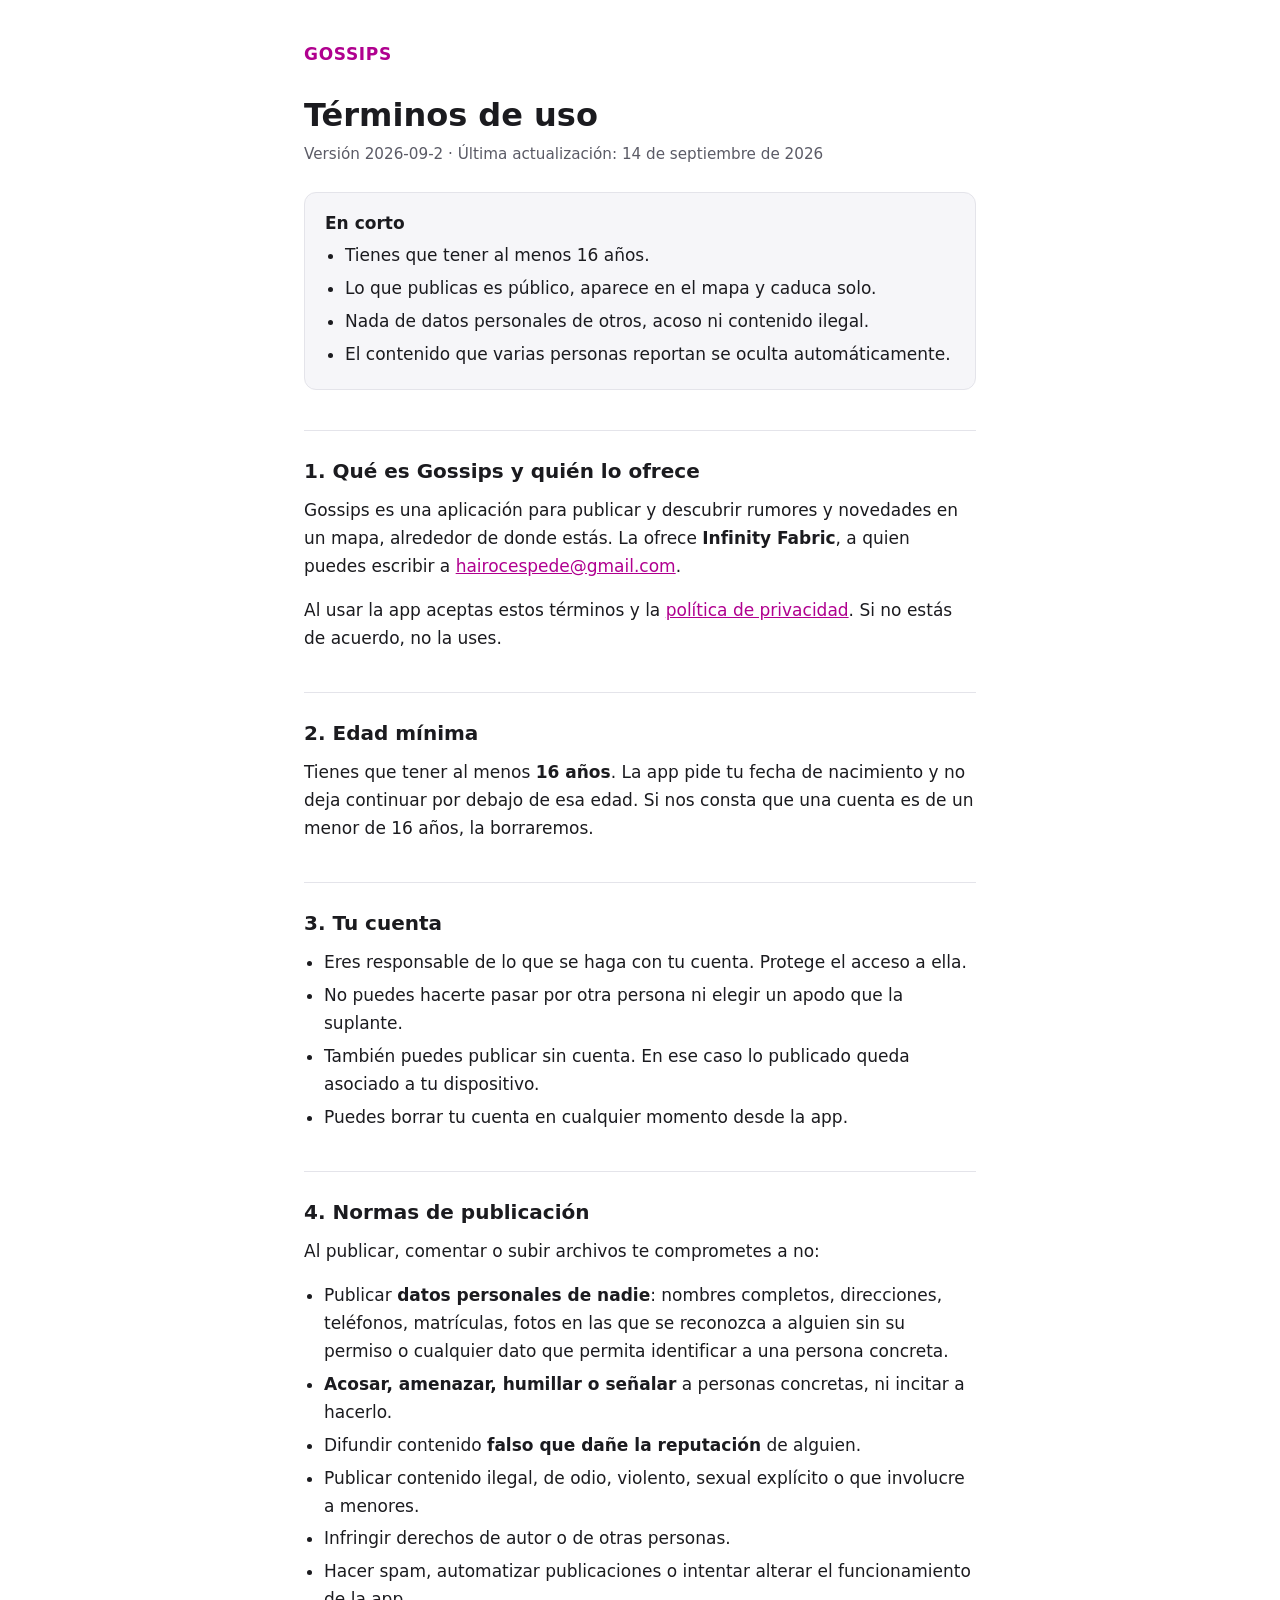
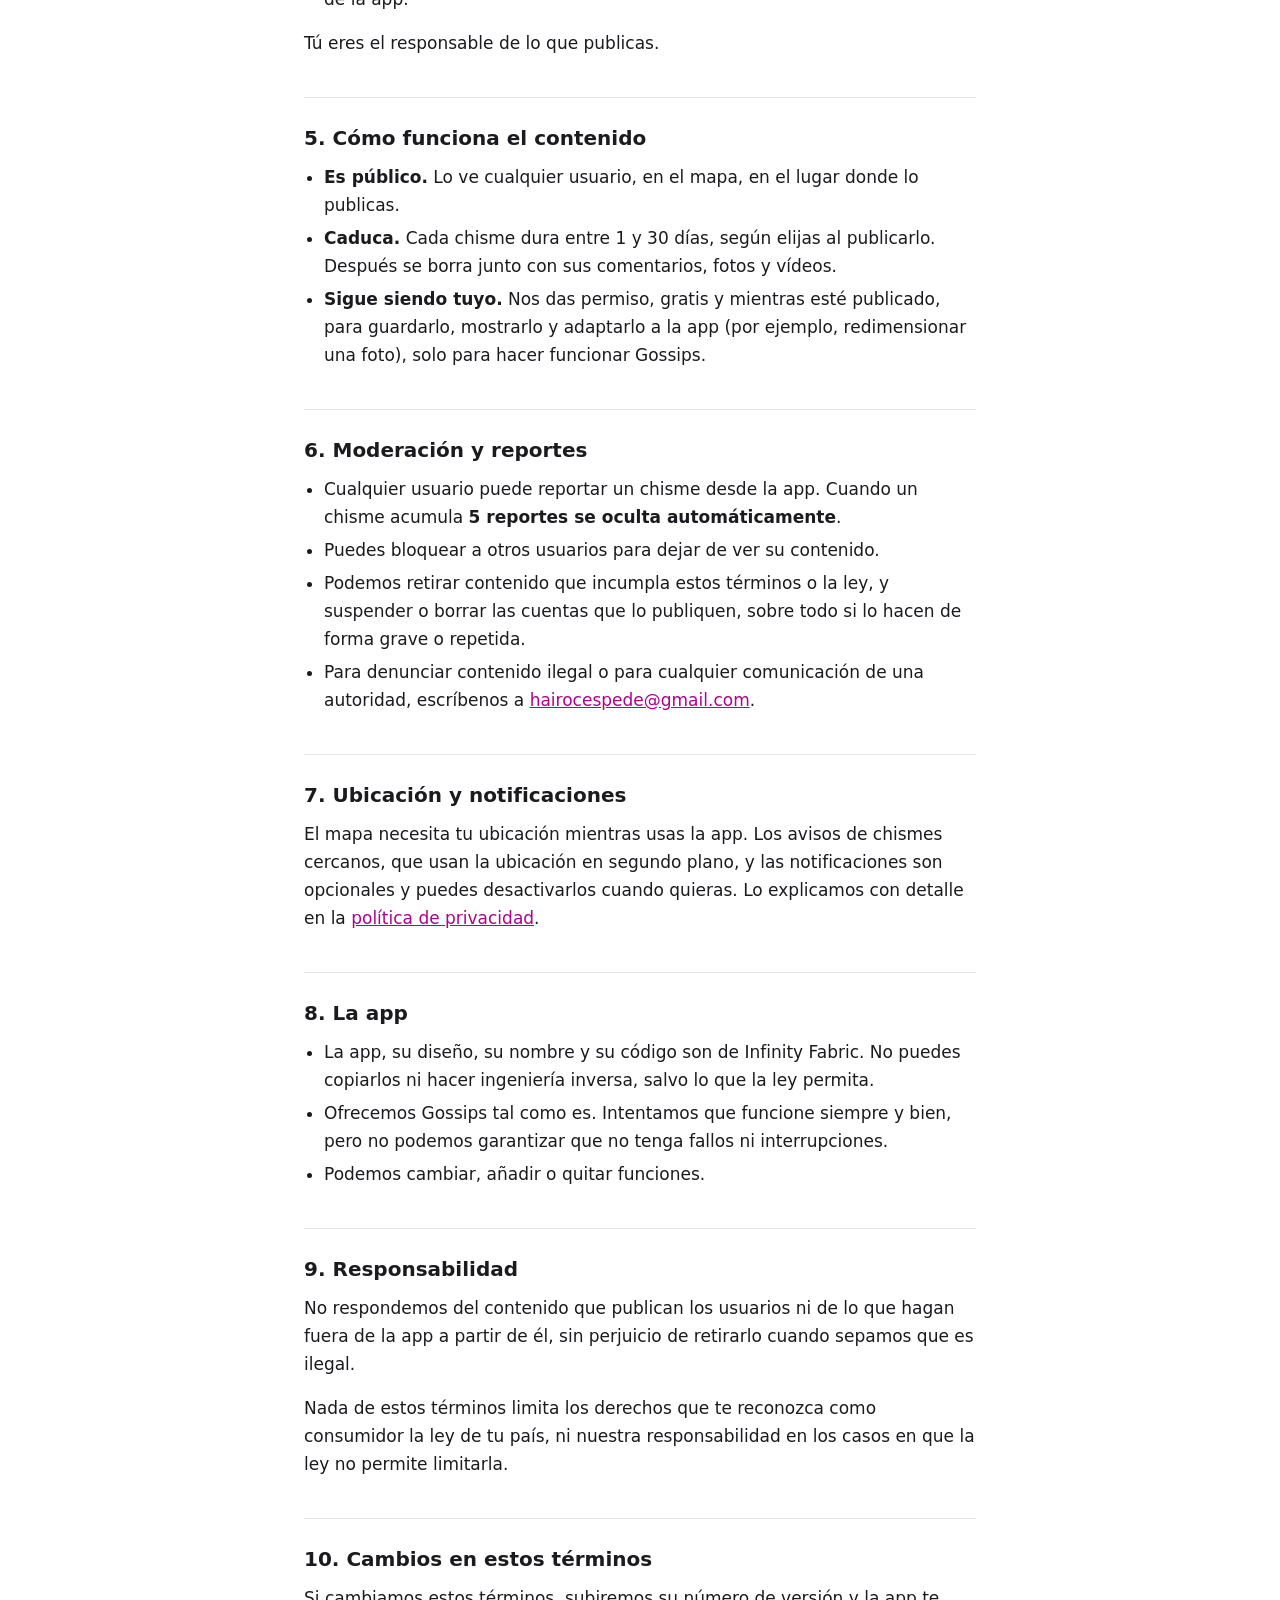
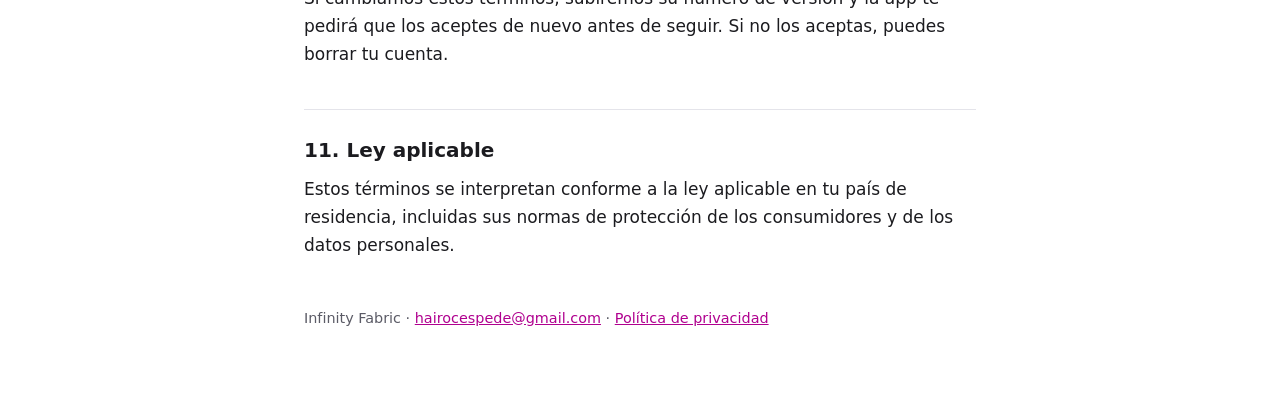
==== terminos/index.html @ 4a3c7627 "Politica de privacidad y terminos de uso de Gossips (version 2026-09-2) Co-Authored-By: Claude Opus " ====
<!doctype html>
<html lang="es">
<head>
  <meta charset="utf-8">
  <meta name="viewport" content="width=device-width, initial-scale=1">
  <title>Términos de uso · Gossips</title>
  <link rel="stylesheet" href="../estilo.css">
</head>
<body>
  <main>
    <a class="marca" href="../">GOSSIPS</a>
    <h1>Términos de uso</h1>
    <p class="meta">Versión 2026-09-2 · Última actualización: 14 de septiembre de 2026</p>

    <div class="resumen">
      <strong>En corto</strong>
      <ul>
        <li>Tienes que tener al menos 16 años.</li>
        <li>Lo que publicas es público, aparece en el mapa y caduca solo.</li>
        <li>Nada de datos personales de otros, acoso ni contenido ilegal.</li>
        <li>El contenido que varias personas reportan se oculta automáticamente.</li>
      </ul>
    </div>

    <h2>1. Qué es Gossips y quién lo ofrece</h2>
    <p>Gossips es una aplicación para publicar y descubrir rumores y novedades en un mapa, alrededor de donde estás. La ofrece <strong>Infinity Fabric</strong>, a quien puedes escribir a <a href="mailto:hairocespede@gmail.com">hairocespede@gmail.com</a>.</p>
    <p>Al usar la app aceptas estos términos y la <a href="../privacidad/">política de privacidad</a>. Si no estás de acuerdo, no la uses.</p>

    <h2>2. Edad mínima</h2>
    <p>Tienes que tener al menos <strong>16 años</strong>. La app pide tu fecha de nacimiento y no deja continuar por debajo de esa edad. Si nos consta que una cuenta es de un menor de 16 años, la borraremos.</p>

    <h2>3. Tu cuenta</h2>
    <ul>
      <li>Eres responsable de lo que se haga con tu cuenta. Protege el acceso a ella.</li>
      <li>No puedes hacerte pasar por otra persona ni elegir un apodo que la suplante.</li>
      <li>También puedes publicar sin cuenta. En ese caso lo publicado queda asociado a tu dispositivo.</li>
      <li>Puedes borrar tu cuenta en cualquier momento desde la app.</li>
    </ul>

    <h2>4. Normas de publicación</h2>
    <p>Al publicar, comentar o subir archivos te comprometes a no:</p>
    <ul>
      <li>Publicar <strong>datos personales de nadie</strong>: nombres completos, direcciones, teléfonos, matrículas, fotos en las que se reconozca a alguien sin su permiso o cualquier dato que permita identificar a una persona concreta.</li>
      <li><strong>Acosar, amenazar, humillar o señalar</strong> a personas concretas, ni incitar a hacerlo.</li>
      <li>Difundir contenido <strong>falso que dañe la reputación</strong> de alguien.</li>
      <li>Publicar contenido ilegal, de odio, violento, sexual explícito o que involucre a menores.</li>
      <li>Infringir derechos de autor o de otras personas.</li>
      <li>Hacer spam, automatizar publicaciones o intentar alterar el funcionamiento de la app.</li>
    </ul>
    <p>Tú eres el responsable de lo que publicas.</p>

    <h2>5. Cómo funciona el contenido</h2>
    <ul>
      <li><strong>Es público.</strong> Lo ve cualquier usuario, en el mapa, en el lugar donde lo publicas.</li>
      <li><strong>Caduca.</strong> Cada chisme dura entre 1 y 30 días, según elijas al publicarlo. Después se borra junto con sus comentarios, fotos y vídeos.</li>
      <li><strong>Sigue siendo tuyo.</strong> Nos das permiso, gratis y mientras esté publicado, para guardarlo, mostrarlo y adaptarlo a la app (por ejemplo, redimensionar una foto), solo para hacer funcionar Gossips.</li>
    </ul>

    <h2>6. Moderación y reportes</h2>
    <ul>
      <li>Cualquier usuario puede reportar un chisme desde la app. Cuando un chisme acumula <strong>5 reportes se oculta automáticamente</strong>.</li>
      <li>Puedes bloquear a otros usuarios para dejar de ver su contenido.</li>
      <li>Podemos retirar contenido que incumpla estos términos o la ley, y suspender o borrar las cuentas que lo publiquen, sobre todo si lo hacen de forma grave o repetida.</li>
      <li>Para denunciar contenido ilegal o para cualquier comunicación de una autoridad, escríbenos a <a href="mailto:hairocespede@gmail.com">hairocespede@gmail.com</a>.</li>
    </ul>

    <h2>7. Ubicación y notificaciones</h2>
    <p>El mapa necesita tu ubicación mientras usas la app. Los avisos de chismes cercanos, que usan la ubicación en segundo plano, y las notificaciones son opcionales y puedes desactivarlos cuando quieras. Lo explicamos con detalle en la <a href="../privacidad/">política de privacidad</a>.</p>

    <h2>8. La app</h2>
    <ul>
      <li>La app, su diseño, su nombre y su código son de Infinity Fabric. No puedes copiarlos ni hacer ingeniería inversa, salvo lo que la ley permita.</li>
      <li>Ofrecemos Gossips tal como es. Intentamos que funcione siempre y bien, pero no podemos garantizar que no tenga fallos ni interrupciones.</li>
      <li>Podemos cambiar, añadir o quitar funciones.</li>
    </ul>

    <h2>9. Responsabilidad</h2>
    <p>No respondemos del contenido que publican los usuarios ni de lo que hagan fuera de la app a partir de él, sin perjuicio de retirarlo cuando sepamos que es ilegal.</p>
    <p>Nada de estos términos limita los derechos que te reconozca como consumidor la ley de tu país, ni nuestra responsabilidad en los casos en que la ley no permite limitarla.</p>

    <h2>10. Cambios en estos términos</h2>
    <p>Si cambiamos estos términos, subiremos su número de versión y la app te pedirá que los aceptes de nuevo antes de seguir. Si no los aceptas, puedes borrar tu cuenta.</p>

    <h2>11. Ley aplicable</h2>
    <p>Estos términos se interpretan conforme a la ley aplicable en tu país de residencia, incluidas sus normas de protección de los consumidores y de los datos personales.</p>

    <footer>
      Infinity Fabric · <a href="mailto:hairocespede@gmail.com">hairocespede@gmail.com</a> · <a href="../privacidad/">Política de privacidad</a>
    </footer>
  </main>
</body>
</html>
---- estilo.css ----
:root {
  --fondo: #ffffff;
  --texto: #1b1b1f;
  --suave: #5b5b66;
  --acento: #b0008f;
  --linea: #e4e4ea;
  --caja: #f6f6f9;
}

@media (prefers-color-scheme: dark) {
  :root {
    --fondo: #0b0b0d;
    --texto: #ececf1;
    --suave: #a3a3ae;
    --acento: #ff5ce6;
    --linea: #26262c;
    --caja: #141418;
  }
}

* { box-sizing: border-box; }

html { -webkit-text-size-adjust: 100%; }

body {
  margin: 0;
  padding: 2.5rem 1.25rem 4rem;
  background: var(--fondo);
  color: var(--texto);
  font: 17px/1.65 system-ui, -apple-system, "Segoe UI", Roboto, "Helvetica Neue", Arial, sans-serif;
}

main { max-width: 42rem; margin: 0 auto; }

.marca {
  display: inline-block;
  margin-bottom: 1.75rem;
  color: var(--acento);
  font-weight: 700;
  letter-spacing: 0.04em;
  text-decoration: none;
}

h1 { font-size: 2rem; line-height: 1.2; margin: 0 0 0.5rem; }
h2 { font-size: 1.25rem; margin: 2.5rem 0 0.5rem; padding-top: 1.5rem; border-top: 1px solid var(--linea); }
h3 { font-size: 1.05rem; margin: 1.5rem 0 0.25rem; }

p, ul { margin: 0.5rem 0 1rem; }
ul { padding-left: 1.25rem; }
li { margin: 0.3rem 0; }

a { color: var(--acento); }

.meta { color: var(--suave); font-size: 0.95rem; margin-bottom: 1.5rem; }

.resumen {
  background: var(--caja);
  border: 1px solid var(--linea);
  border-radius: 12px;
  padding: 1rem 1.25rem;
}

.resumen ul { margin: 0.25rem 0 0; }

.indice a { display: block; padding: 0.9rem 0; border-bottom: 1px solid var(--linea); font-size: 1.1rem; text-decoration: none; }

footer { margin-top: 3rem; color: var(--suave); font-size: 0.9rem; }
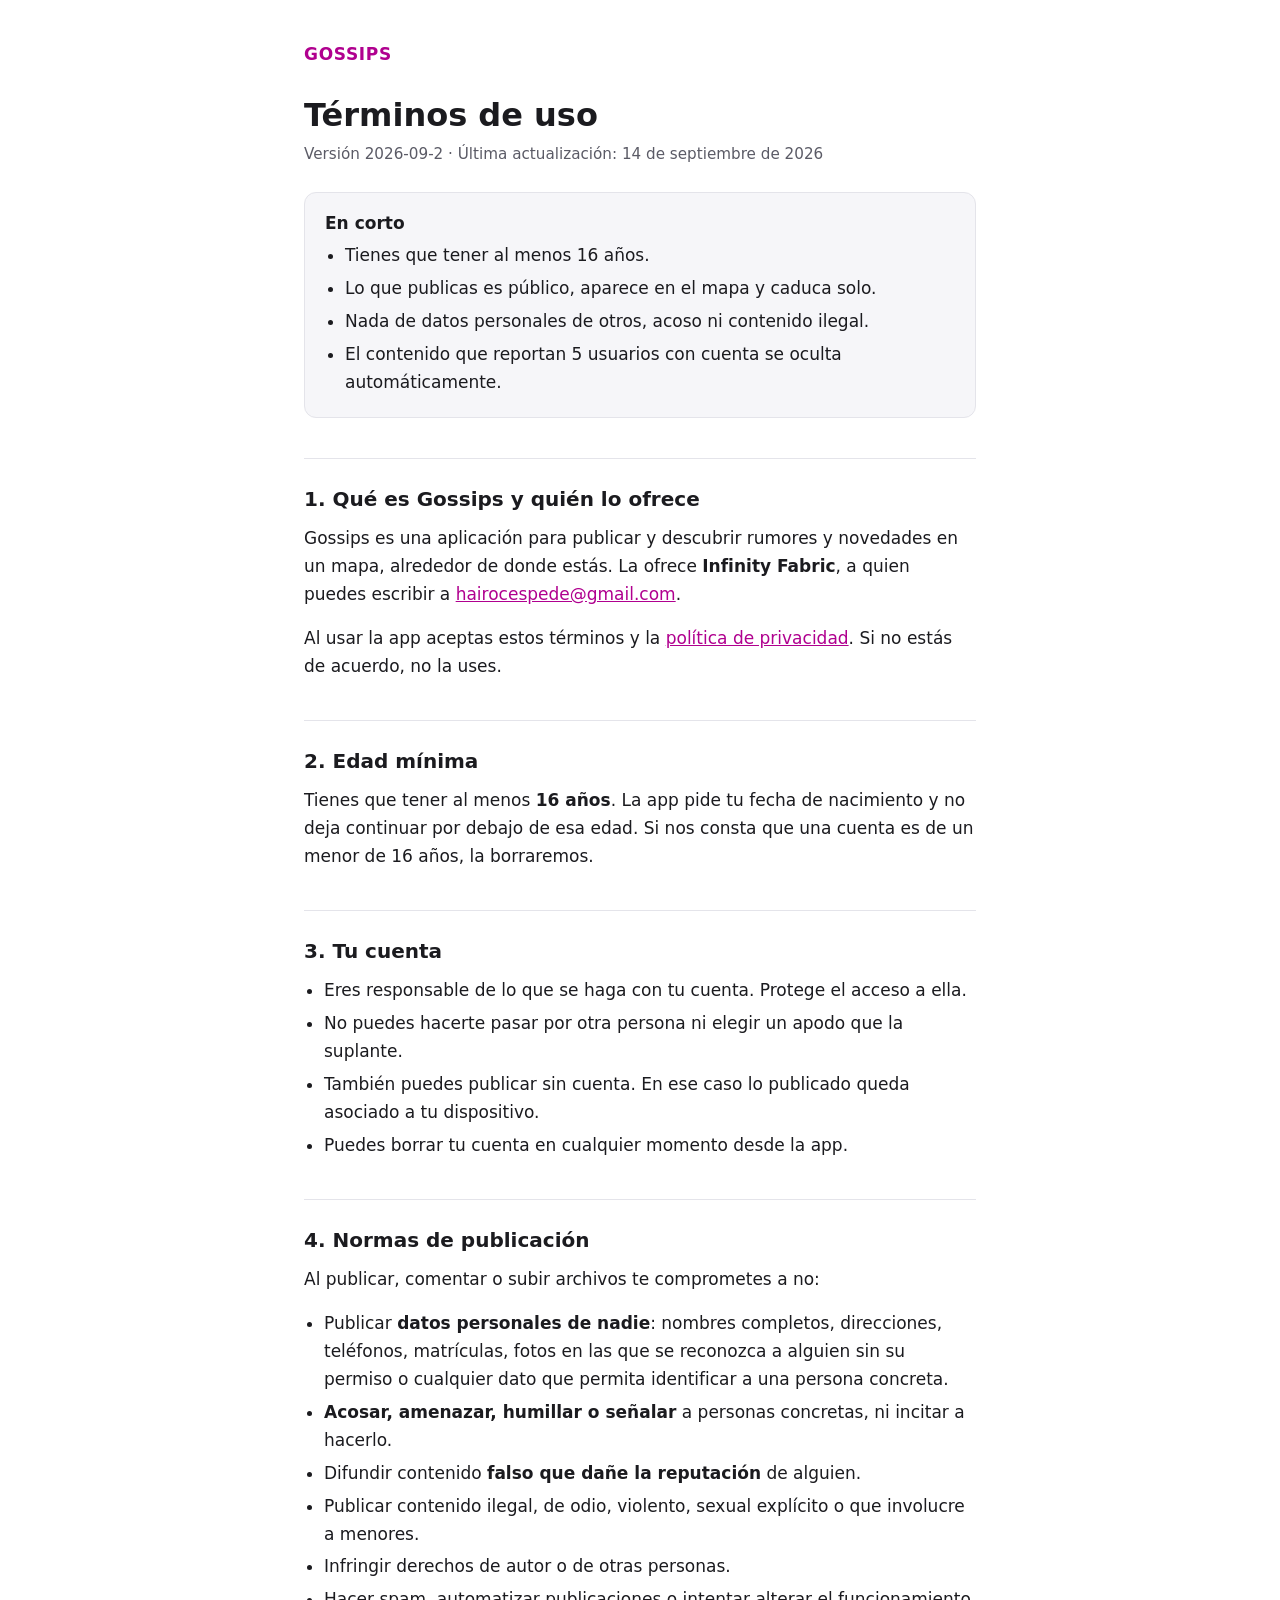
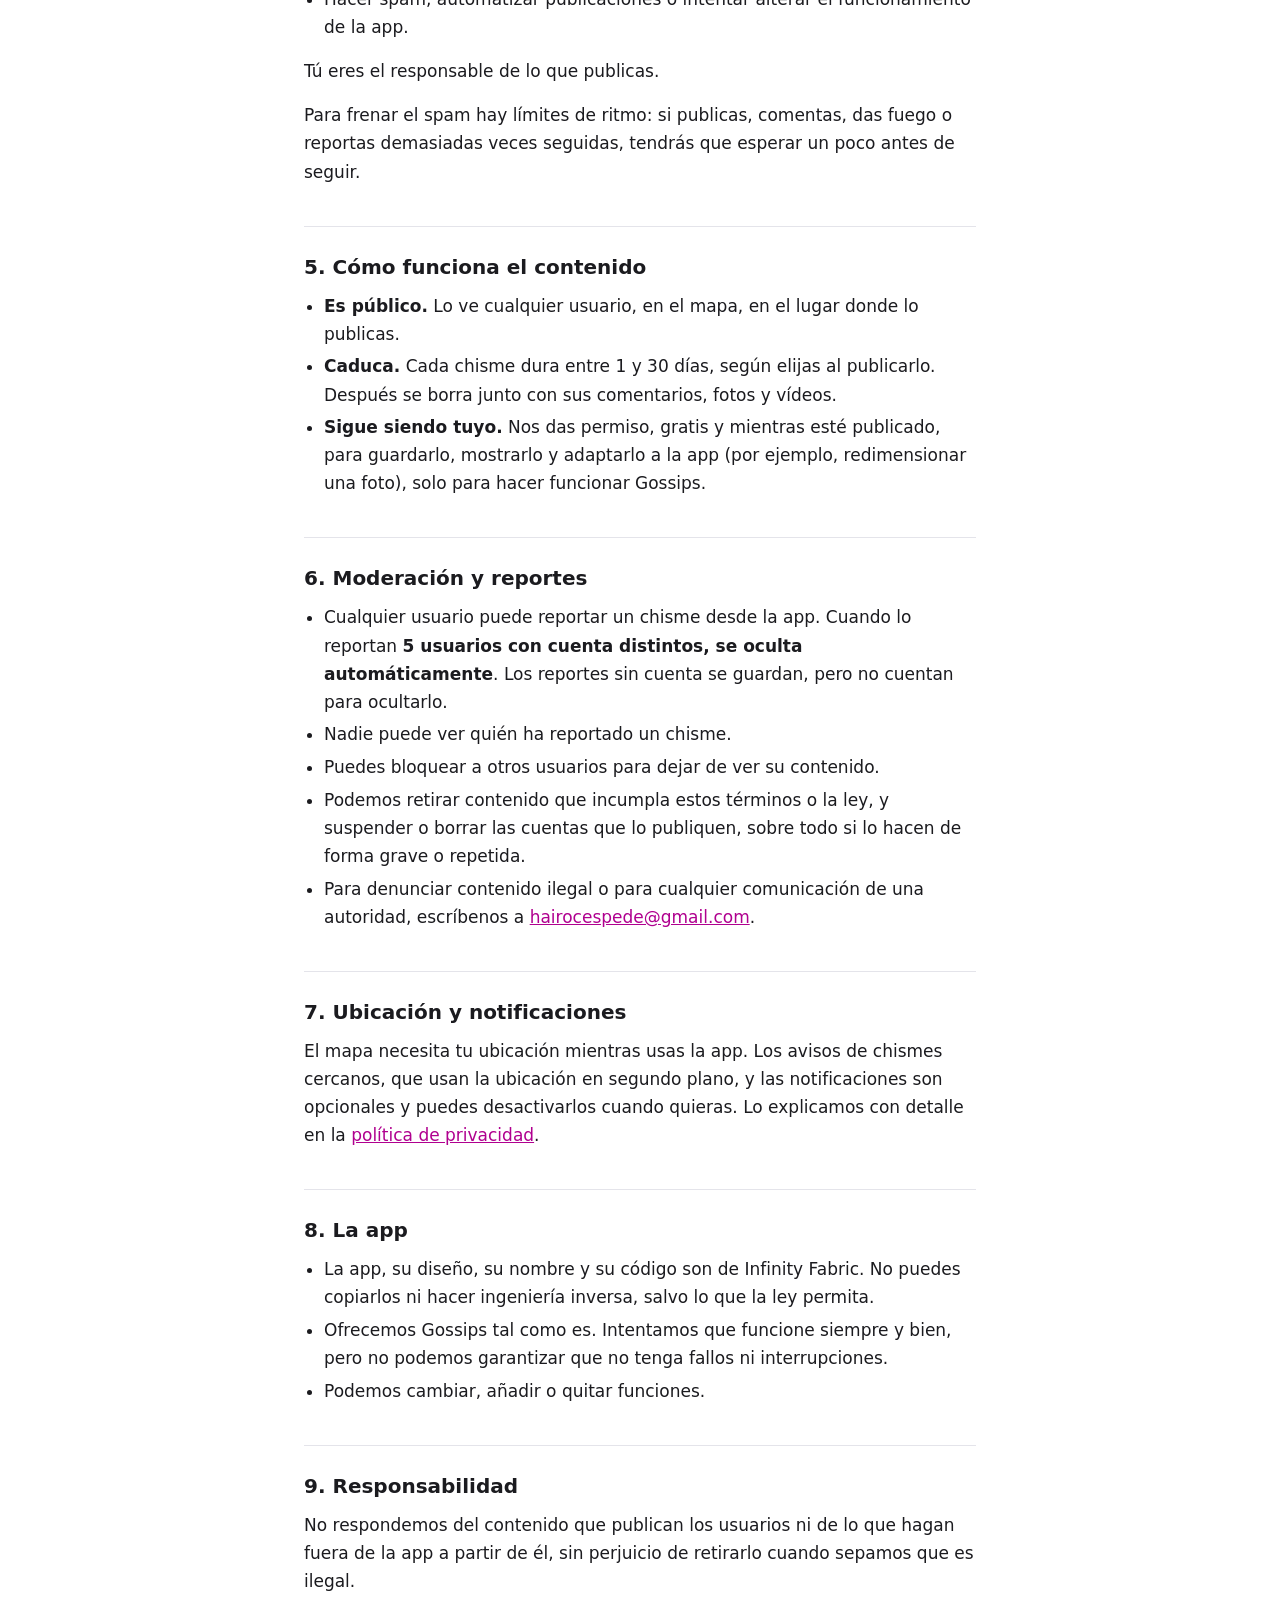
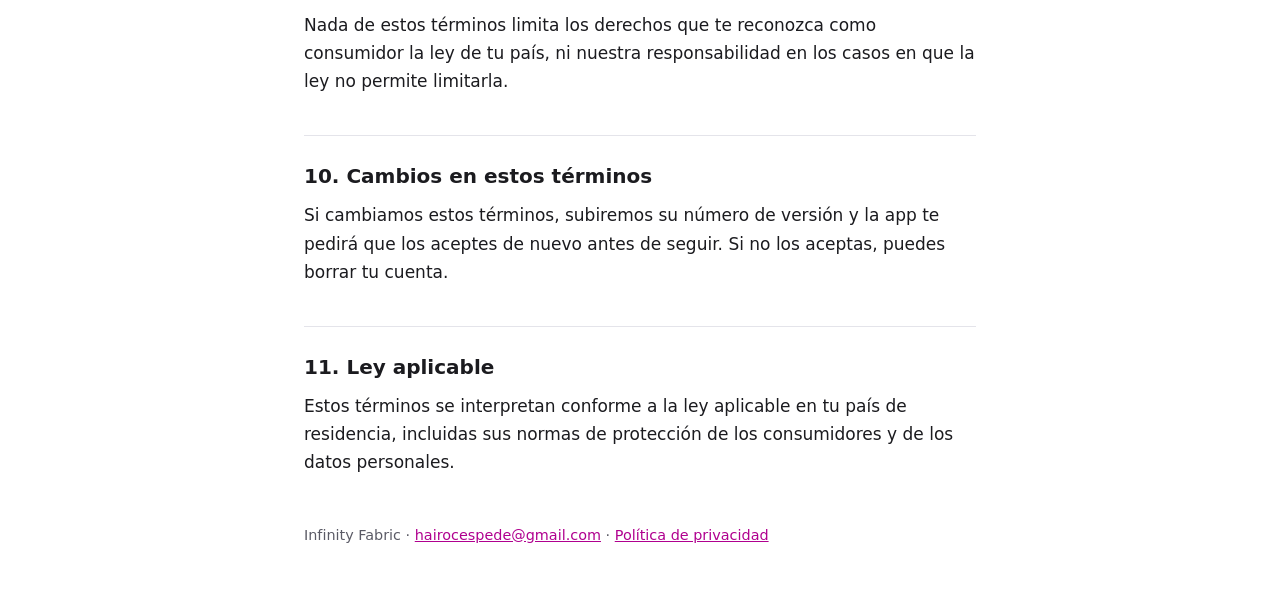
==== commit 7c06df8f: "Reportes, limites de ritmo y huella de IP - Solo cuentan para ocultar un chisme los reportes de 5 us" ====
--- a/terminos/index.html
+++ b/terminos/index.html
@@ -18,7 +18,7 @@
         <li>Tienes que tener al menos 16 años.</li>
         <li>Lo que publicas es público, aparece en el mapa y caduca solo.</li>
         <li>Nada de datos personales de otros, acoso ni contenido ilegal.</li>
-        <li>El contenido que varias personas reportan se oculta automáticamente.</li>
+        <li>El contenido que reportan 5 usuarios con cuenta se oculta automáticamente.</li>
       </ul>
     </div>
 
@@ -48,6 +48,7 @@
       <li>Hacer spam, automatizar publicaciones o intentar alterar el funcionamiento de la app.</li>
     </ul>
     <p>Tú eres el responsable de lo que publicas.</p>
+    <p>Para frenar el spam hay límites de ritmo: si publicas, comentas, das fuego o reportas demasiadas veces seguidas, tendrás que esperar un poco antes de seguir.</p>
 
     <h2>5. Cómo funciona el contenido</h2>
     <ul>
@@ -58,7 +59,8 @@
 
     <h2>6. Moderación y reportes</h2>
     <ul>
-      <li>Cualquier usuario puede reportar un chisme desde la app. Cuando un chisme acumula <strong>5 reportes se oculta automáticamente</strong>.</li>
+      <li>Cualquier usuario puede reportar un chisme desde la app. Cuando lo reportan <strong>5 usuarios con cuenta distintos, se oculta automáticamente</strong>. Los reportes sin cuenta se guardan, pero no cuentan para ocultarlo.</li>
+      <li>Nadie puede ver quién ha reportado un chisme.</li>
       <li>Puedes bloquear a otros usuarios para dejar de ver su contenido.</li>
       <li>Podemos retirar contenido que incumpla estos términos o la ley, y suspender o borrar las cuentas que lo publiquen, sobre todo si lo hacen de forma grave o repetida.</li>
       <li>Para denunciar contenido ilegal o para cualquier comunicación de una autoridad, escríbenos a <a href="mailto:hairocespede@gmail.com">hairocespede@gmail.com</a>.</li>
